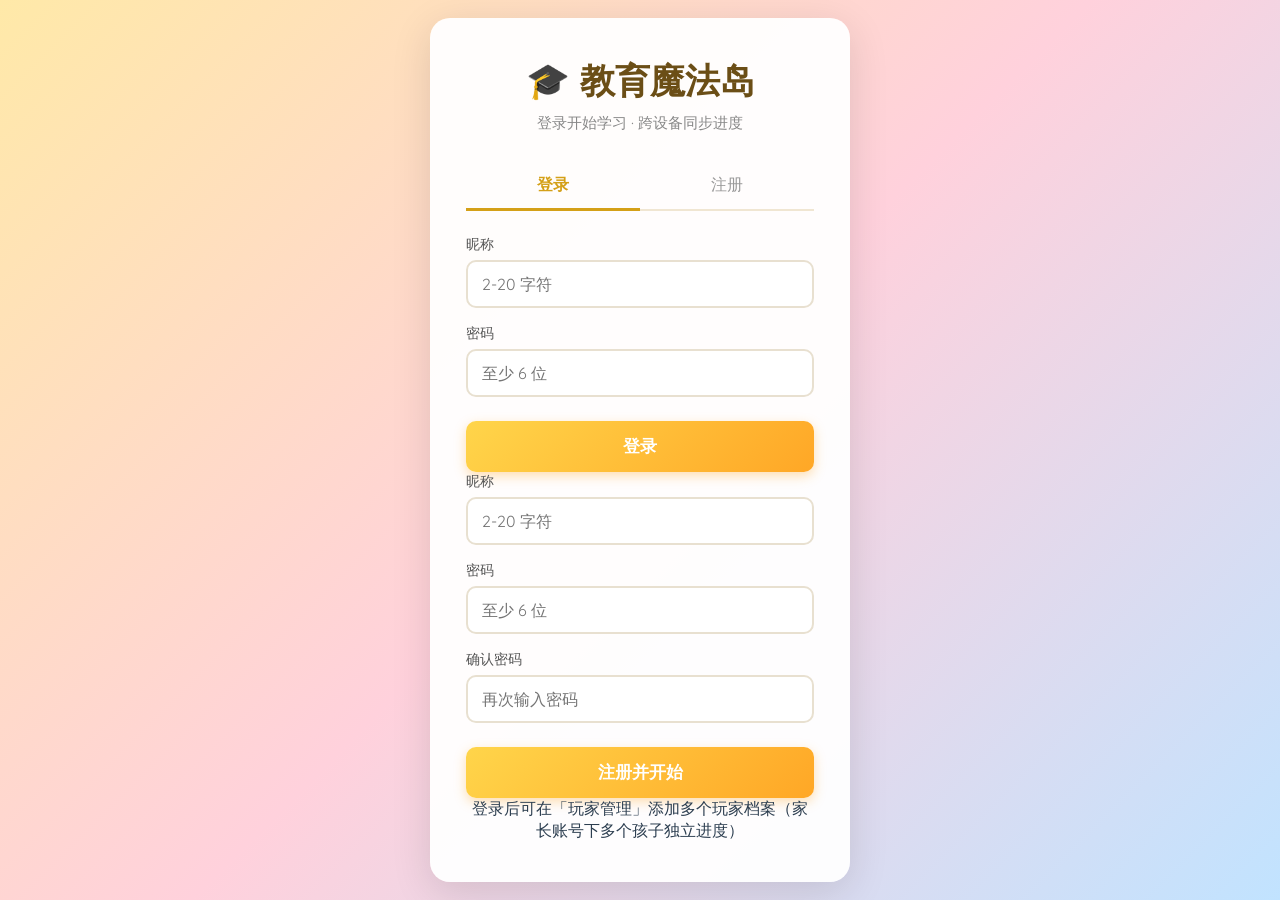
==== game/index.html @ 00aa1fec "feat: OCR 图片导入（EasyOCR 本地引擎） 新增 .png/.jpg/.jpeg/.webp/.bmp 上传 → 后端 EasyOCR → 5 步 pipeline → 词库入库（与 t" ====
<!DOCTYPE html>
<html lang="zh-CN">
<head>
    <meta charset="UTF-8">
    <meta name="viewport" content="width=device-width, initial-scale=1.0">
    <title>英语单词闯关游戏 - 教育魔法岛</title>
    <link rel="icon" href="data:image/svg+xml,%3Csvg xmlns='http://www.w3.org/2000/svg' viewBox='0 0 100 100'%3E%3Ctext y='.9em' font-size='90'%3E📚%3C/text%3E%3C/svg%3E">
    <link rel="preconnect" href="https://fonts.googleapis.com">
    <link rel="preconnect" href="https://fonts.gstatic.com" crossorigin>
    <link href="https://fonts.googleapis.com/css2?family=Comic+Neue:wght@400;700&family=Quicksand:wght@400;600;700&display=swap" rel="stylesheet">
    <link rel="stylesheet" href="css/style.css?v=31">
    <link rel="stylesheet" href="css/animations.css?v=31">
</head>
<body>
    <!-- 全局背景装饰（在所有界面显示） -->
    <div id="global-bg">
        <div class="cloud cloud-1"></div>
        <div class="cloud cloud-2"></div>
        <div class="cloud cloud-3"></div>
        <div class="cloud cloud-4"></div>
        <div id="global-bg-bubbles"></div>
        <div id="global-bg-stars"></div>
        <!-- 彩色气球 -->
        <div id="balloons-container"></div>
        <div id="flyers-container"></div>
        <!-- 地面 + 草地 -->
        <div class="ground"></div>
        <div id="grass-container"></div>
    </div>

    <div id="game-container">
        <!-- 开始界面 -->
        <div id="start-screen" class="screen active">
            <div class="title-container">
                <h1 class="game-title">🌟 教育魔法岛 🌟</h1>
                <h2 class="game-subtitle">英语单词闯关挑战</h2>
            </div>
            <div class="start-buttons">
                <div class="current-player-display" id="current-player-display">
                    <span class="current-player-label">当前玩家：</span>
                    <span id="current-player-name">未设置</span>
                    <button id="btn-edit-name" class="btn-edit-name" type="button">✏️ 修改</button>
                    <button id="btn-logout" class="btn-edit-name" type="button" title="退出登录">🚪 退出</button>
                </div>
                <div class="word-count-setting">
                    <label for="words-per-level">每关需要匹配：</label>
                    <div class="setting-stepper" id="stepper-words-per-level" data-target="words-per-level">
                        <button type="button" class="stepper-arrow stepper-prev" data-step="-1" tabindex="-1" aria-label="上一个选项">◀</button>
                        <span class="stepper-value" id="display-words-per-level" aria-live="polite">25 个单词</span>
                        <button type="button" class="stepper-arrow stepper-next" data-step="1" tabindex="-1" aria-label="下一个选项">▶</button>
                    </div>
                    <select id="words-per-level" class="visually-hidden" tabindex="-1" aria-hidden="true">
                        <option value="10">10 个单词</option>
                        <option value="15">15 个单词</option>
                        <option value="20">20 个单词</option>
                        <option value="25" selected>25 个单词</option>
                        <option value="30">30 个单词</option>
                        <option value="40">40 个单词</option>
                        <option value="50">50 个单词</option>
                    </select>
                </div>
                <div class="word-count-setting">
                    <label for="lives-count">生命次数：</label>
                    <div class="setting-stepper" id="stepper-lives-count" data-target="lives-count">
                        <button type="button" class="stepper-arrow stepper-prev" data-step="-1" tabindex="-1" aria-label="上一个选项">◀</button>
                        <span class="stepper-value" id="display-lives-count" aria-live="polite">100 次</span>
                        <button type="button" class="stepper-arrow stepper-next" data-step="1" tabindex="-1" aria-label="下一个选项">▶</button>
                    </div>
                    <select id="lives-count" class="visually-hidden" tabindex="-1" aria-hidden="true">
                        <option value="1">1 次</option>
                        <option value="3">3 次</option>
                        <option value="5">5 次</option>
                        <option value="10">10 次</option>
                        <option value="20">20 次</option>
                        <option value="50">50 次</option>
                        <option value="100" selected>100 次</option>
                        <option value="999">无限</option>
                    </select>
                </div>
                <div class="word-count-setting">
                    <label for="speed-setting">下落速度：</label>
                    <div class="setting-stepper" id="stepper-speed-setting" data-target="speed-setting">
                        <button type="button" class="stepper-arrow stepper-prev" data-step="-1" tabindex="-1" aria-label="上一个选项">◀</button>
                        <span class="stepper-value" id="display-speed-setting" aria-live="polite">正常</span>
                        <button type="button" class="stepper-arrow stepper-next" data-step="1" tabindex="-1" aria-label="下一个选项">▶</button>
                    </div>
                    <select id="speed-setting" class="visually-hidden" tabindex="-1" aria-hidden="true">
                        <option value="0.25">极慢</option>
                        <option value="0.5">很慢</option>
                        <option value="0.75">慢速</option>
                        <option value="1" selected>正常</option>
                        <option value="1.5">中快</option>
                        <option value="2">快速</option>
                        <option value="3">很快</option>
                        <option value="4">极快</option>
                    </select>
                </div>
                <div class="current-library-display" id="current-library-display">
                    <span class="current-library-label">当前词库：</span>
                    <span id="current-library-name">加载中...</span>
                    <button id="btn-edit-library-name" class="btn-edit-name" type="button">✏️</button>
                </div>
                <button id="btn-start" class="btn-primary">开始游戏</button>
                <button id="btn-levels" class="btn-secondary" onclick="console.log('Levels clicked!'); game.showLevelSelect();">选择关卡</button>
                <button id="btn-vocab" class="btn-secondary">📚 词库管理</button>
                <button id="btn-import" class="btn-secondary">📤 导入词库</button>
                <button id="btn-users" class="btn-secondary">👤 用户管理</button>
                <button id="btn-ranking" class="btn-secondary">🏆 排行榜</button>
                <button id="btn-about" class="btn-secondary" onclick="console.log('About clicked!'); game.showScreen('about-screen');">游戏说明</button>

                <!-- 语音设置（折叠面板） -->
                <details class="voice-settings-panel">
                    <summary>🎙️ 语音设置</summary>
                    <div class="voice-settings-body">
                        <label>
                            <span>英文音色</span>
                            <select id="voice-en">
                                <option value="English_LovelyGirl">English_LovelyGirl（可爱女童）</option>
                                <option value="English_radiant_girl">English_radiant_girl（活泼女童）</option>
                                <option value="English_AnimeCharacter">English_AnimeCharacter（动漫角色）</option>
                                <option value="English_PassionateWarrior">English_PassionateWarrior（热血少年）</option>
                            </select>
                        </label>
                        <label>
                            <span>中文音色</span>
                            <select id="voice-zh">
                                <option value="Chinese (Mandarin)_Cute_Spirit">Cute_Spirit（可爱灵气）</option>
                                <option value="Chinese (Mandarin)_Warm_Bestie">Warm_Bestie（温暖闺蜜）</option>
                                <option value="Chinese (Mandarin)_HK_Flight_Attendant">HK_Flight_Attendant（港式空姐）</option>
                                <option value="Chinese (Mandarin)_Sweet_Lady">Sweet_Lady（甜美女声）</option>
                            </select>
                        </label>
                        <label>
                            <span>语速 <em id="val-speed">0.85</em></span>
                            <input type="range" id="voice-speed" min="0.5" max="1.5" step="0.05" value="0.85">
                        </label>
                        <label>
                            <span>音调 <em id="val-pitch">+2</em></span>
                            <input type="range" id="voice-pitch" min="-5" max="5" step="1" value="2">
                        </label>
                        <label>
                            <span>音量 <em id="val-vol">100%</em></span>
                            <input type="range" id="voice-vol" min="0" max="1" step="0.1" value="1.0">
                        </label>
                        <button type="button" id="btn-voice-preview">🔊 试听当前配置</button>
                        <p class="voice-hint">⚠️ 改动音色/语速/音调后需重新生成音频才生效：<br><code>python3 generate_voices.py --force</code></p>
                    </div>
                </details>
            </div>
        </div>

        <!-- 关卡选择界面 -->
        <div id="level-select-screen" class="screen">
            <div class="level-header">
                <h2>选择关卡</h2>
                <button id="btn-back-from-levels" class="btn-back">← 返回</button>
            </div>
            <div class="level-grid" id="level-grid">
                <!-- 动态生成50个关卡按钮 + 错词复习关卡 -->
            </div>
            <div class="level-special-row" id="level-special-row">
                <!-- 错词复习关卡按钮 -->
            </div>
        </div>

        <!-- 游戏说明界面 -->
        <div id="about-screen" class="screen">
            <div class="about-header">
                <h2>游戏说明</h2>
                <button id="btn-back-from-about" class="btn-back">← 返回</button>
            </div>
            <div class="about-content">
                <div class="about-section">
                    <h3>🎮 游戏玩法</h3>
                    <p>单词气泡从屏幕上方飘落，你需要将它们与下方的中文释义进行匹配。</p>
                    <ul>
                        <li>移动鼠标或手指点击单词气泡</li>
                        <li>匹配正确即可消除单词并得分</li>
                        <li>匹配错误会扣分或扣血</li>
                        <li>单词落地也会扣分/扣血</li>
                    </ul>
                </div>
                <div class="about-section">
                    <h3>📊 难度分级</h3>
                    <ul>
                        <li>🌱 简单级（L1-L10）：3-5字母的常用单词</li>
                        <li>🌿 中等级（L11-L30）：5-8字母的单词</li>
                        <li>🌳 较难级（L31-L50）：8+字母的复杂单词</li>
                    </ul>
                </div>
                <div class="about-section">
                    <h3>💡 提示</h3>
                    <p>随着关卡提升，单词下落速度会加快，同时出现的单词数量也会增加！</p>
                </div>
            </div>
        </div>

        <!-- 游戏主界面 -->
        <div id="game-screen" class="screen">
            <div class="game-header">
                <div class="stats-left">
                    <span id="score">得分: 0</span>
                    <span id="combo">连击: x0</span>
                </div>
                <div class="level-info">
                    <span id="current-level">关卡 1</span>
                    <span id="progress">0/20</span>
                </div>
                <div class="stats-right">
                    <span class="gamepad-indicator" id="gamepad-indicator">🎮 <span id="gamepad-name">已连接</span></span>
                    <span id="lives">剩余次数: 4</span>
                </div>
            </div>

            <div id="game-area">
                <!-- 背景动画层（云朵、彩色光斑、星光） -->
                <div id="bg-layer">
                    <div class="cloud cloud-1"></div>
                    <div class="cloud cloud-2"></div>
                    <div class="cloud cloud-3"></div>
                    <div class="cloud cloud-4"></div>
                    <div class="bg-bubbles" id="bg-bubbles"></div>
                    <div class="bg-stars" id="bg-stars"></div>
                </div>
                <!-- 顶部单词下落区域 -->
                <div id="word-area"></div>

                <!-- 底部匹配区域 -->
                <div id="meaning-area">
                    <div id="current-meaning" class="meaning-bubble">
                        <span id="meaning-text">点击开始</span>
                    </div>
                </div>

                <!-- 动画播放区域 -->
                <div id="animation-layer"></div>
            </div>

            <div class="game-footer">
                <button id="btn-pause" class="btn-icon">⏸️</button>
                <button id="btn-quit" class="btn-icon">🚪</button>
                <button id="btn-sound" class="btn-icon">🔊</button>
            </div>
        </div>

        <!-- 暂停界面 -->
        <div id="pause-screen" class="screen overlay">
            <div class="pause-content">
                <h2>⏸️ 游戏暂停</h2>
                <button id="btn-resume" class="btn-primary">继续游戏</button>
                <button id="btn-restart" class="btn-secondary">重新开始</button>
                <button id="btn-quit-to-menu" class="btn-secondary">返回主菜单</button>
            </div>
        </div>

        <!-- 过关界面 -->
        <div id="win-screen" class="screen overlay">
            <div class="win-content">
                <h2>🎉 恭喜过关！</h2>
                <div class="win-stats">
                    <p>最终得分: <span id="final-score">0</span></p>
                    <p>最高连击: <span id="max-combo">0</span></p>
                </div>
                <button id="btn-next-level" class="btn-primary">下一关</button>
                <button id="btn-back-to-menu" class="btn-secondary">返回主菜单</button>
            </div>
        </div>

        <!-- 游戏结束界面 -->
        <div id="gameover-screen" class="screen overlay">
            <div class="gameover-content">
                <h2>💔 游戏结束</h2>
                <div class="gameover-stats">
                    <p>最终得分: <span id="gameover-score">0</span></p>
                    <p>关卡进度: <span id="gameover-level">1</span></p>
                </div>
                <button id="btn-retry" class="btn-primary">再试一次</button>
                <button id="btn-back-to-menu-from-over" class="btn-secondary">返回主菜单</button>
            </div>
        </div>

        <!-- 排行榜界面 -->
        <div id="ranking-screen" class="screen">
            <div class="ranking-header">
                <h2>🏆 排行榜</h2>
                <button id="btn-back-from-ranking" class="btn-back">← 返回</button>
            </div>
            <div class="ranking-content">
                <div class="ranking-list" id="ranking-list">
                    <!-- 动态生成排行榜条目 -->
                </div>
                <button id="btn-clear-ranking" class="btn-secondary btn-clear-ranking">清空排行榜</button>
            </div>
        </div>

        <!-- ★ 词库管理界面 -->
        <div id="vocab-screen" class="screen">
            <div class="vocab-header">
                <h2>📚 词库管理</h2>
                <button id="btn-back-from-vocab" class="btn-back">← 返回</button>
            </div>
            <div class="vocab-content">
                <div class="vocab-toolbar">
                    <button id="btn-create-library" class="btn-primary">+ 新建词库</button>
                    <p class="vocab-hint">💡 自定义词库每 50 词为一关；可基于已有单词或从文件导入</p>
                </div>
                <div class="library-list" id="library-list">
                    <!-- 动态生成词库卡片 -->
                </div>
            </div>
        </div>

        <!-- ★ 用户管理界面 -->
        <div id="users-screen" class="screen">
            <div class="users-header">
                <h2>👤 用户管理</h2>
                <button id="btn-back-from-users" class="btn-back">← 返回</button>
            </div>
            <div class="users-content">
                <div class="users-toolbar">
                    <button id="btn-create-user" class="btn-primary">+ 新建玩家</button>
                    <p class="users-hint">💡 每个玩家的进度和错词独立；切换玩家不会丢失数据</p>
                </div>
                <div class="user-list" id="user-list">
                    <!-- 动态生成玩家档案卡片 -->
                </div>
            </div>
        </div>

        <!-- ★ 注册/登录界面（task #36） -->
        <div id="auth-screen" class="screen">
            <div class="auth-container">
                <h1 class="auth-title">🎓 教育魔法岛</h1>
                <p class="auth-tagline">登录开始学习 · 跨设备同步进度</p>

                <div class="auth-tabs">
                    <button id="auth-tab-login" class="auth-tab active">登录</button>
                    <button id="auth-tab-register" class="auth-tab">注册</button>
                </div>

                <form id="auth-form-login" class="auth-form">
                    <label class="auth-field">
                        <span>昵称</span>
                        <input id="auth-login-username" type="text" required minlength="2" maxlength="20"
                               placeholder="2-20 字符" autocomplete="username">
                    </label>
                    <label class="auth-field">
                        <span>密码</span>
                        <input id="auth-login-password" type="password" required minlength="6"
                               placeholder="至少 6 位" autocomplete="current-password">
                    </label>
                    <button type="submit" class="btn-primary auth-submit">登录</button>
                </form>

                <form id="auth-form-register" class="auth-form" hidden>
                    <label class="auth-field">
                        <span>昵称</span>
                        <input id="auth-register-username" type="text" required minlength="2" maxlength="20"
                               placeholder="2-20 字符" autocomplete="username">
                    </label>
                    <label class="auth-field">
                        <span>密码</span>
                        <input id="auth-register-password" type="password" required minlength="6"
                               placeholder="至少 6 位" autocomplete="new-password">
                    </label>
                    <label class="auth-field">
                        <span>确认密码</span>
                        <input id="auth-register-password-confirm" type="password" required minlength="6"
                               placeholder="再次输入密码" autocomplete="new-password">
                    </label>
                    <button type="submit" class="btn-primary auth-submit">注册并开始</button>
                </form>

                <div id="auth-error" class="auth-error" hidden></div>
                <div id="auth-loading" class="auth-loading" hidden>⏳ 正在处理…</div>

                <p class="auth-footer">登录后可在「玩家管理」添加多个玩家档案（家长账号下多个孩子独立进度）</p>
            </div>
        </div>

        <!-- ★ 文件导入界面 -->
        <div id="import-screen" class="screen">
            <div class="import-header">
                <h2>📤 导入词库</h2>
                <button id="btn-back-from-import" class="btn-back">← 返回</button>
            </div>
            <div class="import-content">
                <div class="import-target-info">
                    <strong>目标词库：</strong><span id="import-target-library">（请先选择）</span>
                </div>
                <div id="import-drop-zone" class="import-drop-zone">
                    <input type="file" id="import-file-input" accept=".mp3,.wav,.m4a,.pdf,.txt,.docx,.png,.jpg,.jpeg,.webp,.bmp" hidden>
                    <div class="import-drop-hint">
                        📁 点击选择文件 或 拖拽到此处<br>
                        <small>支持 MP3 / WAV / M4A / PDF / TXT / DOCX / 🖼️ 图片（OCR 自动识别）— 最大 200MB</small>
                    </div>
                </div>
                <div id="import-file-info" class="import-file-info">
                    <!-- 文件信息显示 -->
                </div>
                <div id="import-status" class="import-status">
                    <!-- 状态 / 提示信息 -->
                </div>
                <div class="import-actions">
                    <button id="btn-import-submit" class="btn-primary" disabled>🚀 开始导入</button>
                    <p class="import-wait-hint">⏳ 完整功能需后端 API 支持（研发中）</p>
                </div>
            </div>
        </div>

        <!-- 姓名输入弹窗（modal） -->
        <div id="name-input-modal" class="modal">
            <div class="modal-content">
                <h3 id="name-modal-title">请输入你的名字</h3>
                <p class="modal-hint" id="name-input-label">名字将显示在排行榜中</p>
                <input type="text" id="player-name-input" maxlength="20" placeholder="你的名字（最多20字）" autocomplete="off">
                <div class="modal-buttons">
                    <button id="btn-confirm-name" class="btn-primary">确定</button>
                    <button id="btn-cancel-name" class="btn-secondary">取消</button>
                </div>
            </div>
        </div>
    </div>

    <script src="lib/lottie.min.js?v=31"></script>
    <script src="js/config.js?v=31"></script>
    <script src="js/soundManager.js?v=31"></script>
    <script src="js/animationPlayer.js?v=31"></script>
    <script src="js/backgroundAnimator.js?v=31"></script>
    <script src="js/authManager.js?v=31"></script>
    <script src="js/usersManager.js?v=31"></script>
    <script src="js/librariesManager.js?v=31"></script>
    <script src="js/wordManager.js?v=31"></script>
    <script src="js/collision.js?v=31"></script>
    <script src="js/game.js?v=31"></script>
    <script src="js/gamepadController.js?v=31"></script>
</body>
</html>
---- game/css/style.css ----
/* ===== CSS Variables ===== */
:root {
    --primary-color: #FF6B35;
    --secondary-color: #F7C948;
    --accent-color: #4ECDC4;
    --background-light: #FFF8E7;
    --background-gradient: linear-gradient(135deg, #FFF8E7 0%, #E8F4F8 100%);
    --text-dark: #2C3E50;
    --text-light: #FFFFFF;
    --success-color: #27AE60;
    --error-color: #E74C3C;
    --warning-color: #F39C12;
    --shadow-soft: 0 4px 15px rgba(0, 0, 0, 0.1);
    --shadow-medium: 0 8px 25px rgba(0, 0, 0, 0.15);
    --border-radius: 20px;
    --border-radius-lg: 30px;
    --font-primary: 'Quicksand', 'Comic Sans MS', sans-serif;
    --transition-smooth: all 0.3s cubic-bezier(0.4, 0, 0.2, 1);
}

/* ===== Reset & Base ===== */
* {
    margin: 0;
    padding: 0;
    box-sizing: border-box;
}

body {
    font-family: var(--font-primary);
    background: var(--background-gradient);
    min-height: 100vh;
    overflow: hidden;
    color: var(--text-dark);
}

button {
    font-family: inherit;
    cursor: pointer;
    border: none;
    outline: none;
    transition: var(--transition-smooth);
}

button:hover {
    transform: scale(1.05);
}

button:active {
    transform: scale(0.98);
}

/* ===== Game Container ===== */
#game-container {
    width: 100vw;
    height: 100vh;
    position: relative;
    overflow: hidden;
}

/* ===== Screens ===== */
.screen {
    position: absolute;
    top: 0;
    left: 0;
    width: 100%;
    height: 100%;
    display: none;
    flex-direction: column;
    align-items: center;
    justify-content: center;
    padding: 20px;
}

.screen.active {
    display: flex;
    justify-content: flex-start;
    align-items: flex-start;
    overflow-y: auto;
}

.overlay {
    background: rgba(0, 0, 0, 0.7);
    backdrop-filter: blur(10px);
    z-index: 100;
}

/* ===== Start Screen ===== */
#start-screen {
    background: transparent;
    z-index: 2;
}

.title-container {
    text-align: center;
    margin-bottom: 50px;
}

.game-title {
    font-size: 4rem;
    font-weight: 700;
    color: var(--primary-color);
    text-shadow: 3px 3px 0 var(--secondary-color);
    animation: titleBounce 2s ease-in-out infinite;
    margin-bottom: 10px;
}

.game-subtitle {
    font-size: 1.8rem;
    font-weight: 600;
    color: var(--accent-color);
}

@keyframes titleBounce {
    0%, 100% { transform: translateY(0); }
    50% { transform: translateY(-15px); }
}

.start-buttons {
    display: flex;
    flex-direction: column;
    gap: 20px;
}

.word-count-setting {
    display: flex;
    flex-direction: column;
    align-items: center;
    gap: 8px;
    margin-bottom: 10px;
}

.word-count-setting label {
    font-size: 1.1rem;
    font-weight: 600;
    color: var(--text-dark);
}

.word-count-setting select {
    font-family: var(--font-primary);
    font-size: 1.2rem;
    font-weight: 600;
    padding: 10px 30px;
    border: 3px solid var(--secondary-color);
    border-radius: var(--border-radius);
    background: white;
    color: var(--text-dark);
    cursor: pointer;
    outline: none;
    text-align: center;
}

.word-count-setting select:hover {
    border-color: var(--primary-color);
}

.word-count-setting select:focus {
    border-color: var(--accent-color);
    box-shadow: 0 0 0 3px rgba(78, 205, 196, 0.3);
}

/* ===== Setting Stepper (手柄可聚焦设置控件) ===== */
.visually-hidden {
    position: absolute;
    width: 1px;
    height: 1px;
    padding: 0;
    margin: -1px;
    overflow: hidden;
    clip: rect(0, 0, 0, 0);
    white-space: nowrap;
    border: 0;
}

.setting-stepper {
    display: inline-flex;
    align-items: center;
    gap: 12px;
    padding: 8px 20px;
    background: white;
    border: 3px solid var(--secondary-color);
    border-radius: var(--border-radius);
    cursor: pointer;
    user-select: none;
    transition: var(--transition-smooth);
    outline: none;
}

.setting-stepper:hover {
    border-color: var(--primary-color);
}

.stepper-arrow {
    background: none;
    border: none;
    font-size: 1.2rem;
    color: var(--accent-color);
    cursor: pointer;
    padding: 4px 8px;
    line-height: 1;
    outline: none;
    transition: var(--transition-smooth);
}

.stepper-arrow:hover { transform: scale(1.2); }
.stepper-arrow:active { transform: scale(0.9); }

.stepper-value {
    font-size: 1.2rem;
    font-weight: 600;
    color: var(--text-dark);
    min-width: 140px;
    text-align: center;
}

.setting-stepper.focused {
    transform: scale(1.08);
    border-color: var(--accent-color);
    box-shadow: 0 0 0 4px var(--accent-color),
                0 0 20px var(--accent-color),
                var(--shadow-medium);
}

/* ===== 当前玩家显示 ===== */
.current-player-display {
    display: flex;
    align-items: center;
    justify-content: center;
    gap: 10px;
    padding: 10px 20px;
    background: rgba(255, 255, 255, 0.7);
    border-radius: var(--border-radius);
    font-size: 1.1rem;
    font-weight: 600;
    color: var(--text-dark);
    margin-bottom: 5px;
}

.current-player-label {
    color: var(--primary-color);
}

#current-player-name {
    color: var(--accent-color);
    font-size: 1.3rem;
}

.btn-edit-name {
    background: transparent;
    border: none;
    font-size: 1rem;
    cursor: pointer;
    padding: 4px 8px;
    border-radius: 8px;
    color: var(--text-dark);
    outline: none;
    transition: var(--transition-smooth);
}

.btn-edit-name:hover {
    background: var(--secondary-color);
    transform: scale(1.1);
}

/* ===== 语音设置面板（开始界面折叠） ===== */
.voice-settings-panel {
    background: rgba(255, 255, 255, 0.85);
    border-radius: var(--border-radius);
    padding: 10px 20px;
    margin-top: 10px;
    width: 100%;
    max-width: 460px;
    box-shadow: var(--shadow-soft);
}

.voice-settings-panel summary {
    font-size: 1.1rem;
    font-weight: 700;
    color: var(--primary-color);
    cursor: pointer;
    padding: 6px 0;
    user-select: none;
    list-style: none;
    display: flex;
    align-items: center;
    gap: 6px;
}

.voice-settings-panel summary::-webkit-details-marker {
    display: none;
}

.voice-settings-panel summary::before {
    content: '▶';
    font-size: 0.8rem;
    color: var(--accent-color);
    transition: transform 0.2s;
}

.voice-settings-panel[open] summary::before {
    transform: rotate(90deg);
}

.voice-settings-panel summary:hover {
    color: var(--accent-color);
}

.voice-settings-body {
    display: flex;
    flex-direction: column;
    gap: 10px;
    padding-top: 10px;
}

.voice-settings-body label {
    display: flex;
    flex-direction: column;
    gap: 4px;
    font-size: 0.95rem;
    color: var(--text-dark);
    font-weight: 600;
}

.voice-settings-body label span {
    display: flex;
    justify-content: space-between;
    align-items: center;
}

.voice-settings-body label em {
    color: var(--accent-color);
    font-style: normal;
    font-weight: 700;
    font-size: 1rem;
}

.voice-settings-body select,
.voice-settings-body input[type="range"] {
    font-family: inherit;
    font-size: 1rem;
    padding: 6px 10px;
    border: 2px solid var(--secondary-color);
    border-radius: 12px;
    background: white;
    color: var(--text-dark);
    outline: none;
    cursor: pointer;
    width: 100%;
}

.voice-settings-body select:hover,
.voice-settings-body input[type="range"]:hover {
    border-color: var(--primary-color);
}

.voice-settings-body input[type="range"] {
    padding: 0;
    height: 28px;
    -webkit-appearance: none;
    background: transparent;
    border: none;
}

.voice-settings-body input[type="range"]::-webkit-slider-runnable-track {
    height: 6px;
    background: var(--secondary-color);
    border-radius: 3px;
}

.voice-settings-body input[type="range"]::-webkit-slider-thumb {
    -webkit-appearance: none;
    width: 20px;
    height: 20px;
    border-radius: 50%;
    background: var(--primary-color);
    margin-top: -7px;
    cursor: pointer;
    box-shadow: 0 2px 4px rgba(0, 0, 0, 0.2);
}

.voice-settings-body input[type="range"]::-moz-range-track {
    height: 6px;
    background: var(--secondary-color);
    border-radius: 3px;
    border: none;
}

.voice-settings-body input[type="range"]::-moz-range-thumb {
    width: 20px;
    height: 20px;
    border-radius: 50%;
    background: var(--primary-color);
    cursor: pointer;
    border: none;
    box-shadow: 0 2px 4px rgba(0, 0, 0, 0.2);
}

#btn-voice-preview {
    background: linear-gradient(135deg, var(--accent-color), #6EE7DF);
    color: white;
    padding: 10px 20px;
    border-radius: var(--border-radius);
    font-weight: 700;
    font-size: 1rem;
    border: none;
    cursor: pointer;
    margin-top: 4px;
    box-shadow: var(--shadow-soft);
}

#btn-voice-preview:hover {
    transform: scale(1.04);
    box-shadow: var(--shadow-medium);
}

.voice-hint {
    font-size: 0.78rem;
    color: #888;
    line-height: 1.4;
    margin: 0;
}

.voice-hint code {
    background: rgba(255, 107, 53, 0.12);
    color: var(--primary-color);
    padding: 1px 6px;
    border-radius: 4px;
    font-size: 0.85rem;
    font-family: 'Courier New', monospace;
}

/* ===== 排行榜 ===== */
.ranking-header {
    width: 100%;
    display: flex;
    justify-content: space-between;
    align-items: center;
    margin-bottom: 30px;
    max-width: 700px;
}

.ranking-header h2 {
    font-size: 2rem;
    color: var(--primary-color);
}

.ranking-content {
    display: flex;
    flex-direction: column;
    align-items: center;
    gap: 20px;
    max-width: 700px;
    width: 100%;
}

.ranking-list {
    width: 100%;
    background: rgba(255, 255, 255, 0.95);
    border-radius: var(--border-radius);
    padding: 15px;
    box-shadow: var(--shadow-medium);
    min-height: 200px;
}

.ranking-entry {
    display: grid;
    grid-template-columns: 50px 1fr 100px 100px;
    align-items: center;
    gap: 10px;
    padding: 12px 15px;
    border-bottom: 1px dashed #ddd;
    font-size: 1.05rem;
}

.ranking-entry:last-child {
    border-bottom: none;
}

.ranking-entry .rank {
    font-size: 1.4rem;
    font-weight: 700;
    text-align: center;
}

.ranking-entry .rank-1 { color: #FFD700; }
.ranking-entry .rank-2 { color: #C0C0C0; }
.ranking-entry .rank-3 { color: #CD7F32; }
.ranking-entry .rank-other { color: var(--text-dark); }

.ranking-entry .player-name {
    font-weight: 600;
    color: var(--text-dark);
    overflow: hidden;
    text-overflow: ellipsis;
    white-space: nowrap;
}

.ranking-entry .player-score {
    font-weight: 700;
    color: var(--primary-color);
    text-align: right;
}

.ranking-entry .player-date {
    font-size: 0.85rem;
    color: #888;
    text-align: right;
}

.ranking-entry.empty {
    grid-template-columns: 1fr;
    text-align: center;
    color: #888;
    padding: 30px;
    font-style: italic;
}

.btn-clear-ranking {
    font-size: 0.95rem;
    padding: 10px 25px;
    background: rgba(231, 76, 60, 0.15);
    color: var(--error-color);
}

.btn-clear-ranking:hover {
    background: var(--error-color);
    color: white;
}

/* ===== 姓名输入弹窗 ===== */
.modal {
    position: fixed;
    top: 0;
    left: 0;
    width: 100vw;
    height: 100vh;
    background: rgba(0, 0, 0, 0.6);
    backdrop-filter: blur(8px);
    display: none;
    align-items: center;
    justify-content: center;
    z-index: 200;
}

.modal.active {
    display: flex;
    animation: modalFadeIn 0.2s ease-out;
}

@keyframes modalFadeIn {
    from { opacity: 0; }
    to { opacity: 1; }
}

.modal-content {
    background: white;
    padding: 40px 35px;
    border-radius: var(--border-radius-lg);
    box-shadow: 0 20px 60px rgba(0, 0, 0, 0.4);
    text-align: center;
    min-width: 320px;
    max-width: 420px;
    animation: modalPop 0.25s ease-out;
}

@keyframes modalPop {
    from { transform: scale(0.85); opacity: 0; }
    to { transform: scale(1); opacity: 1; }
}

.modal-content h3 {
    font-size: 1.6rem;
    color: var(--text-dark);
    margin-bottom: 8px;
}

.modal-hint {
    font-size: 0.95rem;
    color: #888;
    margin-bottom: 20px;
}

#player-name-input {
    width: 100%;
    padding: 12px 18px;
    font-size: 1.2rem;
    font-family: inherit;
    border: 3px solid var(--secondary-color);
    border-radius: var(--border-radius);
    outline: none;
    text-align: center;
    margin-bottom: 20px;
    transition: var(--transition-smooth);
}

#player-name-input:focus {
    border-color: var(--accent-color);
    box-shadow: 0 0 0 3px rgba(78, 205, 196, 0.3);
}

#player-name-input.input-error {
    border-color: var(--error-color);
    animation: inputShake 0.4s ease-out;
}

@keyframes inputShake {
    0%, 100% { transform: translateX(0); }
    25% { transform: translateX(-8px); }
    50% { transform: translateX(8px); }
    75% { transform: translateX(-4px); }
}

.modal-buttons {
    display: flex;
    gap: 12px;
    justify-content: center;
}

.modal-buttons button {
    padding: 12px 30px;
    font-size: 1.1rem;
    min-width: 110px;
}

/* ===== Buttons ===== */
.btn-primary, .btn-secondary, .btn-icon {
    padding: 18px 50px;
    font-size: 1.3rem;
    font-weight: 600;
    border-radius: var(--border-radius);
    box-shadow: var(--shadow-soft);
}

.btn-primary {
    background: linear-gradient(135deg, var(--primary-color), #FF8F6B);
    color: var(--text-light);
}

.btn-primary:hover {
    background: linear-gradient(135deg, #FF8F6B, var(--primary-color));
    box-shadow: var(--shadow-medium);
}

.btn-secondary {
    background: linear-gradient(135deg, var(--accent-color), #6EE7DF);
    color: var(--text-light);
}

.btn-secondary:hover {
    background: linear-gradient(135deg, #6EE7DF, var(--accent-color));
}

.btn-icon {
    padding: 15px;
    font-size: 1.5rem;
    background: rgba(255, 255, 255, 0.9);
    border-radius: 50%;
    box-shadow: var(--shadow-soft);
}

.btn-back {
    background: transparent;
    color: var(--text-dark);
    font-size: 1.2rem;
    padding: 10px 20px;
    box-shadow: none;
}

/* 手柄聚焦：当前选中的按钮 */
.btn-primary.focused,
.btn-secondary.focused,
.btn-icon.focused,
.btn-back.focused,
.level-btn.focused:not(.locked),
.level-special-btn.focused {
    transform: scale(1.08);
    box-shadow: 0 0 0 4px var(--accent-color),
                0 0 20px var(--accent-color),
                var(--shadow-medium);
    outline: none;
}

.level-btn.focused:not(.locked) {
    transform: scale(1.15) rotate(5deg);
}

/* 手柄连接指示器 */
.gamepad-indicator {
    display: none;
    align-items: center;
    gap: 6px;
    padding: 4px 12px;
    background: rgba(78, 205, 196, 0.2);
    border-radius: 12px;
    font-size: 0.85rem;
    font-weight: 600;
    color: var(--accent-color);
    margin-right: 10px;
    white-space: nowrap;
}

.gamepad-indicator.connected {
    display: inline-flex;
    animation: indicatorBlink 0.5s ease-out;
}

@keyframes indicatorBlink {
    0%   { transform: scale(0.7); opacity: 0; }
    50%  { transform: scale(1.1); opacity: 1; }
    100% { transform: scale(1);   opacity: 1; }
}

/* ===== Level Select Screen ===== */
#level-select-screen {
    background: transparent;
    z-index: 2;
}

.level-header, .about-header {
    width: 100%;
    display: flex;
    justify-content: space-between;
    align-items: center;
    margin-bottom: 30px;
}

.level-header h2, .about-header h2 {
    font-size: 2rem;
    color: var(--text-dark);
}

.level-grid {
    display: grid;
    grid-template-columns: repeat(10, 1fr);
    gap: 15px;
    max-width: 900px;
    width: 100%;
    padding: 20px;
}

.level-special-row {
    display: flex;
    justify-content: center;
    margin-top: 30px;
    width: 100%;
    max-width: 900px;
}

.level-special-btn {
    padding: 25px 40px;
    font-size: 1.4rem;
    font-weight: 700;
    color: white;
    background: linear-gradient(135deg, #9B59B6, #BB8FCE);
    border-radius: var(--border-radius);
    box-shadow: var(--shadow-medium);
    cursor: pointer;
    text-align: center;
    line-height: 1.4;
    transition: var(--transition-smooth);
    border: none;
    font-family: inherit;
}

.level-special-btn:hover:not(:disabled) {
    transform: scale(1.05) rotate(-1deg);
    box-shadow: 0 12px 30px rgba(155, 89, 182, 0.4);
}

.level-special-btn.has-missed {
    animation: missedGlow 2s ease-in-out infinite;
}

.level-special-btn:disabled {
    background: #BDC3C7;
    cursor: not-allowed;
    opacity: 0.6;
}

.level-special-btn .special-count {
    display: block;
    font-size: 0.9rem;
    font-weight: 600;
    margin-top: 5px;
    opacity: 0.95;
}

@keyframes missedGlow {
    0%, 100% { box-shadow: var(--shadow-medium); }
    50% { box-shadow: 0 0 30px rgba(187, 143, 206, 0.8), var(--shadow-medium); }
}

.level-btn {
    width: 70px;
    height: 70px;
    border-radius: 15px;
    font-size: 1.1rem;
    font-weight: 700;
    color: var(--text-light);
    box-shadow: var(--shadow-soft);
    display: flex;
    align-items: center;
    justify-content: center;
}

.level-btn.easy {
    background: linear-gradient(135deg, #27AE60, #2ECC71);
}

.level-btn.medium {
    background: linear-gradient(135deg, #F39C12, #F1C40F);
}

.level-btn.hard {
    background: linear-gradient(135deg, #E74C3C, #E57373);
}

.level-btn.locked {
    background: #BDC3C7;
    cursor: not-allowed;
}

.level-btn.completed {
    background: linear-gradient(135deg, var(--accent-color), #4ECDC4);
}

.level-btn:hover:not(.locked) {
    transform: scale(1.1) rotate(5deg);
}

/* ===== About Screen ===== */
#about-screen {
    background: transparent;
    z-index: 2;
}

.about-content {
    max-width: 600px;
    width: 100%;
    text-align: left;
    padding: 20px;
}

.about-section {
    background: rgba(255, 255, 255, 0.8);
    padding: 20px;
    border-radius: var(--border-radius);
    margin-bottom: 20px;
    box-shadow: var(--shadow-soft);
}

.about-section h3 {
    color: var(--primary-color);
    margin-bottom: 10px;
    font-size: 1.3rem;
}

.about-section ul {
    list-style: none;
    padding-left: 10px;
}

.about-section li {
    padding: 8px 0;
    border-bottom: 1px dashed #ddd;
}

.about-section li:last-child {
    border-bottom: none;
}

/* ===== Game Screen ===== */
#game-screen {
    background: transparent;
    z-index: 2;
}

/* ===== Background Animation Layer ===== */
/* 全局背景（覆盖所有界面，z-index 最低） */
#global-bg {
    position: fixed;
    top: 0;
    left: 0;
    width: 100vw;
    height: 100vh;
    overflow: hidden;
    z-index: 0;
    pointer-events: none;
    background: linear-gradient(180deg, #87CEEB 0%, #E0F6FF 50%, #98D8AA 100%);
}

#global-bg > .cloud {
    z-index: 1;
}

#global-bg-bubbles, #global-bg-stars {
    position: absolute;
    top: 0;
    left: 0;
    width: 100%;
    height: 100%;
}

#bg-layer {
    position: absolute;
    top: 0;
    left: 0;
    width: 100%;
    height: 100%;
    overflow: hidden;
    z-index: 1;
    pointer-events: none;
}

#bg-bubbles, #bg-stars {
    position: absolute;
    top: 0;
    left: 0;
    width: 100%;
    height: 100%;
}

/* 云朵 */
.cloud {
    position: absolute;
    background: rgba(255, 255, 255, 0.85);
    border-radius: 100px;
    box-shadow: 0 4px 20px rgba(255, 255, 255, 0.5);
    animation-name: cloudDrift;
    animation-timing-function: linear;
    animation-iteration-count: infinite;
    animation-duration: 60s;
    z-index: 1;
}

.cloud::before,
.cloud::after {
    content: '';
    position: absolute;
    background: rgba(255, 255, 255, 0.85);
    border-radius: 50%;
}

.cloud-1 {
    width: 120px;
    height: 40px;
    top: 12%;
    animation-duration: 60s;
    animation-delay: 0s;
}
.cloud-1::before {
    width: 50px; height: 50px; top: -25px; left: 20px;
}
.cloud-1::after {
    width: 60px; height: 60px; top: -35px; left: 50px;
}

.cloud-2 {
    width: 160px;
    height: 45px;
    top: 28%;
    animation-duration: 80s;
    animation-delay: -20s;
    opacity: 0.7;
}
.cloud-2::before {
    width: 55px; height: 55px; top: -30px; left: 30px;
}
.cloud-2::after {
    width: 70px; height: 70px; top: -40px; left: 70px;
}

.cloud-3 {
    width: 90px;
    height: 35px;
    top: 8%;
    animation-duration: 50s;
    animation-delay: -35s;
    opacity: 0.9;
}
.cloud-3::before {
    width: 40px; height: 40px; top: -20px; left: 15px;
}
.cloud-3::after {
    width: 50px; height: 50px; top: -25px; left: 35px;
}

.cloud-4 {
    width: 140px;
    height: 42px;
    top: 20%;
    animation-duration: 70s;
    animation-delay: -10s;
    opacity: 0.6;
}
.cloud-4::before {
    width: 50px; height: 50px; top: -25px; left: 25px;
}
.cloud-4::after {
    width: 65px; height: 65px; top: -32px; left: 60px;
}

@keyframes cloudDrift {
    0% {
        transform: translateX(-200px);
    }
    100% {
        transform: translateX(calc(100vw + 200px));
    }
}

/* 彩色气泡/光斑 */
.bg-bubble {
    position: absolute;
    border-radius: 50%;
    background: radial-gradient(circle, rgba(255,255,255,0.8) 0%, rgba(255,255,255,0.2) 60%, transparent 100%);
    animation: bubbleFloat linear infinite;
    pointer-events: none;
    box-shadow: 0 0 12px rgba(255, 255, 255, 0.4);
    z-index: 1;
}

.bg-bubble.tint-1 { background: radial-gradient(circle, rgba(255,182,193,0.7), transparent 70%); box-shadow: 0 0 15px rgba(255,182,193,0.5); }
.bg-bubble.tint-2 { background: radial-gradient(circle, rgba(173,216,230,0.7), transparent 70%); box-shadow: 0 0 15px rgba(173,216,230,0.5); }
.bg-bubble.tint-3 { background: radial-gradient(circle, rgba(255,255,200,0.7), transparent 70%); box-shadow: 0 0 15px rgba(255,255,200,0.5); }
.bg-bubble.tint-4 { background: radial-gradient(circle, rgba(200,255,200,0.7), transparent 70%); box-shadow: 0 0 15px rgba(200,255,200,0.5); }
.bg-bubble.tint-5 { background: radial-gradient(circle, rgba(220,180,255,0.7), transparent 70%); box-shadow: 0 0 15px rgba(220,180,255,0.5); }

@keyframes bubbleFloat {
    0% {
        transform: translateY(0) translateX(0) scale(0.5);
        opacity: 0;
    }
    10% {
        opacity: 0.8;
    }
    90% {
        opacity: 0.8;
    }
    100% {
        transform: translateY(-110vh) translateX(var(--drift, 30px)) scale(1.2);
        opacity: 0;
    }
}

/* 闪光星星 */
.bg-star {
    position: absolute;
    width: 4px;
    height: 4px;
    background: white;
    border-radius: 50%;
    box-shadow: 0 0 8px white, 0 0 16px rgba(255,255,200,0.6);
    animation: starTwinkleBg ease-in-out infinite;
    pointer-events: none;
    z-index: 1;
}

@keyframes starTwinkleBg {
    0%, 100% { opacity: 0.3; transform: scale(0.8); }
    50% { opacity: 1; transform: scale(1.4); }
}


/* ===== 彩色气球 ===== */
#balloons-container {
    position: absolute;
    top: 0;
    left: 0;
    width: 100%;
    height: 100%;
    z-index: 1;
    pointer-events: none;
    overflow: hidden;
}

.balloon {
    position: absolute;
    bottom: 0;
    width: 40px;
    height: 50px;
    animation: balloonRise linear infinite;
    transform-origin: center bottom;
}

.balloon .balloon-body {
    position: absolute;
    top: 0;
    left: 0;
    width: 40px;
    height: 46px;
    border-radius: 50% 50% 50% 50% / 55% 55% 45% 45%;
    background: var(--balloon-color, #FF6B6B);
    box-shadow:
        inset -6px -8px 12px rgba(0, 0, 0, 0.15),
        inset 6px 4px 8px rgba(255, 255, 255, 0.5);
}

.balloon .balloon-body::after {
    content: '';
    position: absolute;
    bottom: -3px;
    left: 50%;
    transform: translateX(-50%);
    width: 0;
    height: 0;
    border-left: 5px solid transparent;
    border-right: 5px solid transparent;
    border-top: 8px solid var(--balloon-color, #FF6B6B);
}

.balloon .balloon-string {
    position: absolute;
    top: 46px;
    left: 50%;
    width: 1.5px;
    height: 50px;
    background: rgba(80, 80, 80, 0.6);
    transform-origin: top center;
    animation: stringSway ease-in-out infinite;
}

@keyframes balloonRise {
    0% {
        transform: translateY(0) rotate(-3deg);
        opacity: 0;
    }
    8% {
        opacity: 1;
    }
    50% {
        transform: translateY(-55vh) rotate(3deg) translateX(15px);
    }
    92% {
        opacity: 1;
    }
    100% {
        transform: translateY(-115vh) rotate(-3deg) translateX(-10px);
        opacity: 0;
    }
}

@keyframes stringSway {
    0%, 100% { transform: rotate(-2deg); }
    50% { transform: rotate(2deg); }
}

/* ===== 地面 + 草地 ===== */
.ground {
    position: absolute;
    left: 0;
    right: 0;
    bottom: 0;
    height: 90px;
    background: linear-gradient(180deg, #6BB36A 0%, #4A9A4A 60%, #3D7A3D 100%);
    box-shadow: 0 -4px 12px rgba(0, 0, 0, 0.15) inset;
    z-index: 2;
}

.ground::before {
    content: '';
    position: absolute;
    left: 0;
    right: 0;
    top: -6px;
    height: 12px;
    background:
        radial-gradient(ellipse 20px 6px at 10% 50%, #6BB36A 60%, transparent 61%),
        radial-gradient(ellipse 30px 7px at 25% 50%, #5FA85F 60%, transparent 61%),
        radial-gradient(ellipse 24px 6px at 40% 50%, #6BB36A 60%, transparent 61%),
        radial-gradient(ellipse 28px 7px at 55% 50%, #5FA85F 60%, transparent 61%),
        radial-gradient(ellipse 22px 6px at 70% 50%, #6BB36A 60%, transparent 61%),
        radial-gradient(ellipse 30px 7px at 85% 50%, #5FA85F 60%, transparent 61%),
        radial-gradient(ellipse 26px 6px at 95% 50%, #6BB36A 60%, transparent 61%);
}

#grass-container {
    position: absolute;
    left: 0;
    right: 0;
    bottom: 60px;
    height: 50px;
    z-index: 3;
    pointer-events: none;
}

.grass-blade {
    position: absolute;
    bottom: 0;
    width: 6px;
    transform-origin: 50% 100%;
    animation: grassSway ease-in-out infinite;
    background: linear-gradient(180deg, #7BC97B 0%, #4A9A4A 100%);
    border-radius: 50% 50% 5% 5%;
    box-shadow: inset -1px 0 1px rgba(0, 0, 0, 0.1);
}

.grass-blade.tall {
    width: 7px;
    height: 38px;
}

.grass-blade.medium {
    width: 5px;
    height: 28px;
}

.grass-blade.short {
    width: 4px;
    height: 20px;
}

@keyframes grassSway {
    0%, 100% { transform: rotate(-3deg); }
    50% { transform: rotate(3deg); }
}

/* 小花点缀 */
.flower {
    position: absolute;
    bottom: 0;
    width: 8px;
    height: 8px;
    border-radius: 50%;
    z-index: 3;
    box-shadow: 0 0 4px rgba(255, 255, 255, 0.6);
    animation: grassSway ease-in-out infinite;
    transform-origin: 50% 100%;
}

.flower::before {
    content: '';
    position: absolute;
    width: 2px;
    height: 12px;
    background: #4A9A4A;
    left: 3px;
    top: 6px;
    border-radius: 1px;
}

/* ===== 飞行动物：蜜蜂 ===== */
#flyers-container {
    position: absolute;
    top: 0;
    left: 0;
    width: 100%;
    height: 60%;
    z-index: 1;
    pointer-events: none;
    overflow: hidden;
}

/* 蜜蜂 */
.bee {
    position: absolute;
    font-size: 18px;
    animation: beeFly ease-in-out infinite;
    filter: drop-shadow(1px 1px 1px rgba(0, 0, 0, 0.2));
}

@keyframes beeFly {
    0% {
        transform: translate(0, 0) rotate(0deg);
    }
    20% {
        transform: translate(40px, -25px) rotate(5deg);
    }
    40% {
        transform: translate(80px, 5px) rotate(-3deg);
    }
    60% {
        transform: translate(50px, -15px) rotate(4deg);
    }
    80% {
        transform: translate(20px, 10px) rotate(-2deg);
    }
    100% {
        transform: translate(0, 0) rotate(0deg);
    }
}

@keyframes beeWing {
    0%, 100% { transform: scaleY(1) rotate(0deg); }
    50% { transform: scaleY(0.5) rotate(15deg); }
}

.bee .bee-wings {
    display: inline-block;
    animation: beeWing 0.15s ease-in-out infinite;
    transform-origin: center;
}

/* 让单词气泡和释义区显示在背景之上 */
#word-area, #meaning-area {
    z-index: 2;
    position: absolute;
}
#word-area {
    top: 80px;
    left: 0;
    width: 100%;
    height: calc(100% - 200px);
    overflow: hidden;
}
#meaning-area {
    bottom: 80px;
    left: 0;
    width: 100%;
    display: flex;
    justify-content: center;
    align-items: center;
    padding: 20px;
}
.game-header, .game-footer {
    z-index: 10;
}

.game-header {
    position: absolute;
    top: 0;
    left: 0;
    width: 100%;
    padding: 15px 30px;
    display: flex;
    justify-content: space-between;
    align-items: center;
    background: rgba(255, 255, 255, 0.3);
    backdrop-filter: blur(5px);
    z-index: 10;
}

.stats-left, .stats-right {
    display: flex;
    gap: 20px;
    font-size: 1.1rem;
    font-weight: 600;
}

.level-info {
    display: flex;
    gap: 15px;
    font-size: 1.2rem;
    font-weight: 700;
    color: var(--text-dark);
}

#lives {
    color: #E74C3C;
}

#combo {
    color: var(--accent-color);
}

#game-area {
    width: 100%;
    height: 100%;
    position: relative;
}

#word-area {
    position: absolute;
    top: 80px;
    left: 0;
    width: 100%;
    height: calc(100% - 200px);
    overflow: hidden;
}

#meaning-area {
    position: absolute;
    bottom: 80px;
    left: 0;
    width: 100%;
    display: flex;
    justify-content: center;
    align-items: center;
    padding: 20px;
}

.meaning-bubble {
    background: linear-gradient(135deg, var(--secondary-color), #FFE566);
    padding: 25px 60px;
    border-radius: var(--border-radius-lg);
    box-shadow: var(--shadow-medium);
    font-size: 1.8rem;
    font-weight: 700;
    color: var(--text-dark);
    text-align: center;
    min-width: 300px;
    animation: meaningPulse 2s ease-in-out infinite;
}

@keyframes meaningPulse {
    0%, 100% { transform: scale(1); }
    50% { transform: scale(1.05); }
}

.game-footer {
    position: absolute;
    bottom: 15px;
    left: 50%;
    transform: translateX(-50%);
    display: flex;
    gap: 20px;
    z-index: 10;
}

/* ===== Word Bubble ===== */
.word-bubble {
    position: absolute;
    background: linear-gradient(135deg, #FF6B6B, #FF8E8E);
    color: white;
    padding: 20px 36px;
    border-radius: var(--border-radius);
    font-size: 2.4rem;
    font-weight: 700;
    box-shadow: var(--shadow-soft);
    cursor: pointer;
    user-select: none;
    white-space: nowrap;
    transition: transform 0.1s;
    min-width: 144px;
    text-align: center;
}

.word-bubble:hover {
    transform: scale(1.1);
}

.word-bubble:active {
    transform: scale(0.95);
}

/* 手柄聚焦：当前选中的单词气泡 — 蓝色边框 + 闪烁动画 */
.word-bubble.focused {
    transform: scale(1.18);
    box-shadow: 0 0 0 5px #2196F3,
                0 0 30px #2196F3,
                var(--shadow-medium);
    z-index: 5;
    animation: focusedBlink 0.6s ease-in-out infinite;
}

@keyframes focusedBlink {
    0%, 100% {
        box-shadow: 0 0 0 4px #2196F3, 0 0 16px #2196F3, var(--shadow-medium);
        transform: scale(1.18);
    }
    50% {
        box-shadow: 0 0 0 8px #64B5F6, 0 0 40px #2196F3, 0 0 60px #64B5F6, var(--shadow-medium);
        transform: scale(1.25);
    }
}

/* 错词点击：爆炸消失动画 */
.word-bubble.wrong {
    animation: wrongExplode 0.5s ease-out forwards;
    pointer-events: none;
}

@keyframes wrongExplode {
    0% {
        transform: scale(1);
        opacity: 1;
        filter: brightness(1) hue-rotate(0deg);
    }
    20% {
        transform: scale(1.3);
        opacity: 1;
        filter: brightness(2) hue-rotate(-30deg);
        background: linear-gradient(135deg, #FF4444, #FF6B6B) !important;
    }
    100% {
        transform: scale(1.8) rotate(15deg);
        opacity: 0;
        filter: brightness(3) hue-rotate(60deg);
    }
}

.word-bubble.easy {
    background: linear-gradient(135deg, #27AE60, #2ECC71);
}

.word-bubble.medium {
    background: linear-gradient(135deg, #3498DB, #5DADE2);
}

.word-bubble.hard {
    background: linear-gradient(135deg, #9B59B6, #BB8FCE);
}

/* ===== Pause Screen ===== */
.pause-content, .win-content, .gameover-content {
    background: rgba(255, 255, 255, 0.95);
    padding: 50px;
    border-radius: var(--border-radius-lg);
    text-align: center;
    box-shadow: var(--shadow-medium);
}

.pause-content h2, .win-content h2, .gameover-content h2 {
    font-size: 2.5rem;
    margin-bottom: 30px;
    color: var(--text-dark);
}

.pause-content button, .win-content button, .gameover-content button {
    display: block;
    width: 100%;
    margin: 15px 0;
}

.win-stats, .gameover-stats {
    margin-bottom: 30px;
}

.win-stats p, .gameover-stats p {
    font-size: 1.3rem;
    padding: 10px 0;
}

/* ===== Animation Layer ===== */
#animation-layer {
    position: absolute;
    top: 0;
    left: 0;
    width: 100%;
    height: 100%;
    pointer-events: none;
    z-index: 50;
}

/* ===== Responsive ===== */
@media (max-width: 768px) {
    .game-title {
        font-size: 2.5rem;
    }

    .game-subtitle {
        font-size: 1.3rem;
    }

    .btn-primary, .btn-secondary {
        padding: 15px 40px;
        font-size: 1.1rem;
    }

    .level-grid {
        grid-template-columns: repeat(5, 1fr);
        gap: 10px;
    }

    .level-btn {
        width: 55px;
        height: 55px;
        font-size: 0.9rem;
    }

    .meaning-bubble {
        padding: 20px 40px;
        font-size: 1.4rem;
        min-width: 250px;
    }

    .word-bubble {
        font-size: 1.1rem;
        padding: 12px 20px;
        min-width: 115px;
    }
}

@media (max-width: 480px) {
    .level-grid {
        grid-template-columns: repeat(5, 1fr);
    }

    .level-btn {
        width: 48px;
        height: 48px;
        font-size: 0.8rem;
    }

    .game-header {
        padding: 10px 15px;
        font-size: 0.9rem;
    }

    .stats-left, .stats-right, .level-info {
        gap: 10px;
        font-size: 0.9rem;
    }
}

/* ============================================================ */
/* ★ 多词库 / 多用户 / 文件导入 - 新增样式                      */
/* ============================================================ */

/* 当前词库显示（开始界面） */
.current-library-display {
    display: flex;
    align-items: center;
    justify-content: center;
    gap: 8px;
    padding: 8px 16px;
    background: rgba(255, 255, 255, 0.85);
    border-radius: 12px;
    box-shadow: var(--shadow-soft);
    font-size: 0.95rem;
    color: var(--primary-color);
    margin: 0 auto;
}
.current-library-label {
    color: var(--text-muted);
    font-size: 0.9rem;
}
#current-library-name {
    font-weight: 700;
}

/* 通用小按钮 */
.btn-small {
    padding: 6px 14px;
    font-size: 0.85rem;
    border-radius: 8px;
    border: none;
    cursor: pointer;
    font-weight: 600;
    transition: transform 0.15s, box-shadow 0.15s;
}
.btn-small:hover:not(:disabled) {
    transform: translateY(-1px);
    box-shadow: 0 3px 8px rgba(0,0,0,0.15);
}
.btn-small:active:not(:disabled) {
    transform: translateY(0);
}
.btn-small:disabled {
    opacity: 0.5;
    cursor: not-allowed;
}
.btn-small.btn-primary {
    background: var(--primary-color, #4A90E2);
    color: white;
}
.btn-small.btn-secondary {
    background: #f0f0f0;
    color: #333;
}
.btn-small.btn-danger {
    background: #e74c3c;
    color: white;
}

/* 词库 / 用户管理 screen 通用布局 */
.vocab-header, .users-header, .import-header {
    display: flex;
    align-items: center;
    justify-content: space-between;
    padding: 20px 30px;
    background: rgba(255,255,255,0.9);
    border-radius: 16px;
    box-shadow: var(--shadow-soft);
    margin: 20px;
}
.vocab-header h2, .users-header h2, .import-header h2 {
    margin: 0;
    color: var(--primary-color);
}

.vocab-content, .users-content, .import-content {
    padding: 0 30px 30px;
    overflow-y: auto;
    max-width: 900px;
    width: 100%;
    margin: 0 auto;
    flex: 0 1 auto;
    max-height: calc(100vh - 100px);
}

.vocab-toolbar, .users-toolbar {
    display: flex;
    align-items: center;
    gap: 16px;
    margin-bottom: 16px;
}
.vocab-hint, .users-hint {
    color: var(--text-muted, #666);
    font-size: 0.85rem;
    margin: 0;
}

/* 词库卡片 */
.library-list, .user-list {
    display: flex;
    flex-direction: column;
    gap: 12px;
}
.library-empty {
    padding: 40px;
    text-align: center;
    color: #999;
    font-style: italic;
}
.library-card {
    background: rgba(255,255,255,0.95);
    border-radius: 16px;
    padding: 16px 20px;
    box-shadow: var(--shadow-soft);
    cursor: pointer;
    transition: transform 0.15s, box-shadow 0.15s;
    border-left: 6px solid transparent;
}
.library-card:hover {
    transform: translateY(-2px);
    box-shadow: 0 8px 20px rgba(0,0,0,0.12);
}
.library-card.active {
    border-left-color: var(--accent-color, #FFD93D);
    background: linear-gradient(90deg, rgba(255,217,61,0.08), rgba(255,255,255,0.95));
}
.library-card.is-default {
    border-left-color: var(--primary-color, #4A90E2);
}
.library-card-header {
    display: flex;
    align-items: center;
    justify-content: space-between;
    gap: 12px;
    margin-bottom: 8px;
}
.library-name {
    font-size: 1.2rem;
    font-weight: 700;
    color: var(--primary-color, #4A90E2);
}
.library-source {
    font-size: 0.85rem;
    color: #666;
    background: #f0f0f0;
    padding: 4px 10px;
    border-radius: 12px;
}
.library-card-stats {
    display: flex;
    gap: 16px;
    font-size: 0.9rem;
    color: #555;
    margin-bottom: 12px;
    flex-wrap: wrap;
}
.library-card-actions {
    display: flex;
    gap: 8px;
    flex-wrap: wrap;
}

/* 用户卡片 */
.user-card {
    background: rgba(255,255,255,0.95);
    border-radius: 16px;
    padding: 16px 20px;
    box-shadow: var(--shadow-soft);
    cursor: pointer;
    transition: transform 0.15s, box-shadow 0.15s;
    border-left: 6px solid transparent;
}
.user-card:hover {
    transform: translateY(-2px);
    box-shadow: 0 8px 20px rgba(0,0,0,0.12);
}
.user-card.active {
    border-left-color: var(--accent-color, #FFD93D);
    background: linear-gradient(90deg, rgba(255,217,61,0.08), rgba(255,255,255,0.95));
}
.user-card-header {
    display: flex;
    align-items: center;
    gap: 12px;
    margin-bottom: 8px;
}
.user-name {
    font-size: 1.2rem;
    font-weight: 700;
    color: var(--primary-color, #4A90E2);
}
.user-badge {
    background: var(--accent-color, #FFD93D);
    color: #333;
    padding: 2px 10px;
    border-radius: 10px;
    font-size: 0.8rem;
    font-weight: 700;
}
.user-card-stats {
    font-size: 0.9rem;
    color: #555;
    margin-bottom: 12px;
}
.user-card-actions {
    display: flex;
    gap: 8px;
    flex-wrap: wrap;
}

/* 文件导入 */
.import-target-info {
    background: rgba(255,255,255,0.9);
    border-radius: 12px;
    padding: 12px 20px;
    margin-bottom: 16px;
    font-size: 1rem;
    box-shadow: var(--shadow-soft);
}
.import-target-info #import-target-library {
    color: var(--primary-color, #4A90E2);
    font-weight: 700;
}
.import-drop-zone {
    border: 3px dashed #ccc;
    border-radius: 16px;
    padding: 40px 20px;
    min-height: 180px;
    display: flex;
    align-items: center;
    justify-content: center;
    text-align: center;
    cursor: pointer;
    background: rgba(255,255,255,0.6);
    transition: all 0.2s;
    margin-bottom: 16px;
}
.import-drop-zone:hover, .import-drop-zone.dragover {
    border-color: var(--primary-color, #4A90E2);
    background: rgba(74,144,226,0.05);
}
.import-drop-hint {
    color: #666;
    font-size: 1.1rem;
}
.import-drop-hint small {
    display: block;
    margin-top: 8px;
    color: #999;
    font-size: 0.85rem;
}
.import-file-info {
    background: rgba(255,255,255,0.9);
    border-radius: 12px;
    padding: 12px 20px;
    margin-bottom: 16px;
    font-size: 0.95rem;
    box-shadow: var(--shadow-soft);
    display: none;
}
.import-file-info:not(:empty) {
    display: block;
}
.import-status {
    margin-bottom: 16px;
}
.import-hint {
    background: rgba(255,217,61,0.15);
    border-left: 4px solid var(--accent-color, #FFD93D);
    padding: 12px 16px;
    border-radius: 8px;
    font-size: 0.9rem;
    line-height: 1.6;
}
.import-status-block {
    background: rgba(100,150,255,0.08);
    border: 1px solid rgba(100,150,255,0.25);
    border-radius: 10px;
    padding: 14px 18px;
    margin: 12px 0;
    font-size: 0.95rem;
}
.import-status-main {
    font-weight: 600;
    font-size: 1.05rem;
    margin-bottom: 8px;
    color: #2c5fb3;
}
.import-progress-bar {
    height: 8px;
    background: rgba(0,0,0,0.08);
    border-radius: 4px;
    overflow: hidden;
    margin-bottom: 8px;
}
.import-progress-fill {
    height: 100%;
    background: linear-gradient(90deg, #4CAF50, #66BB6A);
    transition: width 0.4s ease;
}
.import-status-detail {
    font-size: 0.88rem;
    color: #444;
    line-height: 1.7;
}
.import-status-detail strong {
    color: #1a3d6b;
    font-weight: 700;
}
.import-status-error {
    background: rgba(255,80,80,0.08);
    border: 1px solid rgba(255,80,80,0.3);
    color: #b32424;
    padding: 12px 16px;
    border-radius: 8px;
    font-size: 0.9rem;
}
.import-hint code {
    background: #f4f4f4;
    padding: 2px 6px;
    border-radius: 4px;
    font-family: monospace;
    font-size: 0.85rem;
}
.import-hint ul {
    margin: 8px 0;
    padding-left: 20px;
}
.import-actions {
    display: flex;
    align-items: center;
    gap: 16px;
}
.import-wait-hint {
    color: #999;
    font-size: 0.85rem;
    margin: 0;
}

/* ============================================================ */
/* ★ 注册/登录界面 (task #36)                                   */
/* ============================================================ */

#auth-screen {
    background: linear-gradient(135deg, #ffe9a8 0%, #ffd1dc 50%, #c1e3ff 100%);
    align-items: center;
    justify-content: center;
    min-height: 100vh;
    padding: 20px;
}

.auth-container {
    background: rgba(255, 255, 255, 0.95);
    border-radius: 20px;
    padding: 40px 36px;
    box-shadow: 0 10px 40px rgba(0, 0, 0, 0.12);
    max-width: 420px;
    width: 100%;
    text-align: center;
}

.auth-title {
    font-size: 2.2rem;
    margin: 0 0 8px 0;
    color: #6b4e16;
    font-weight: 700;
}

.auth-tagline {
    color: #888;
    font-size: 0.95rem;
    margin: 0 0 28px 0;
}

.auth-tabs {
    display: flex;
    border-bottom: 2px solid #f0e6d2;
    margin-bottom: 24px;
}

.auth-tab {
    flex: 1;
    background: none;
    border: none;
    padding: 12px;
    font-size: 1rem;
    color: #999;
    cursor: pointer;
    border-bottom: 3px solid transparent;
    margin-bottom: -2px;
    transition: all 0.2s;
    font-weight: 500;
}

.auth-tab:hover {
    color: #6b4e16;
}

.auth-tab.active {
    color: #d4a017;
    border-bottom-color: #d4a017;
    font-weight: 700;
}

.auth-form {
    display: flex;
    flex-direction: column;
    gap: 16px;
    text-align: left;
}

.auth-form label {
    display: flex;
    flex-direction: column;
    gap: 6px;
    font-size: 0.9rem;
    color: #555;
    font-weight: 500;
}

.auth-form input {
    padding: 12px 14px;
    font-size: 1rem;
    border: 2px solid #e8e0d0;
    border-radius: 10px;
    background: #fff;
    transition: border-color 0.2s;
    font-family: inherit;
}

.auth-form input:focus {
    outline: none;
    border-color: #d4a017;
    box-shadow: 0 0 0 3px rgba(212, 160, 23, 0.1);
}

.auth-submit {
    margin-top: 8px;
    padding: 14px;
    background: linear-gradient(135deg, #ffd54a 0%, #ffa726 100%);
    color: #fff;
    border: none;
    border-radius: 10px;
    font-size: 1.05rem;
    font-weight: 700;
    cursor: pointer;
    transition: transform 0.15s, box-shadow 0.15s;
    box-shadow: 0 4px 12px rgba(255, 167, 38, 0.35);
}

.auth-submit:hover:not(:disabled) {
    transform: translateY(-1px);
    box-shadow: 0 6px 16px rgba(255, 167, 38, 0.45);
}

.auth-submit:active:not(:disabled) {
    transform: translateY(0);
}

.auth-submit:disabled {
    opacity: 0.6;
    cursor: not-allowed;
}

.auth-error {
    margin-top: 16px;
    padding: 12px 14px;
    background: rgba(255, 80, 80, 0.08);
    border: 1px solid rgba(255, 80, 80, 0.3);
    color: #b32424;
    border-radius: 8px;
    font-size: 0.9rem;
    text-align: left;
}

.auth-loading {
    margin-top: 16px;
    color: #d4a017;
    font-size: 0.95rem;
    text-align: center;
}

.auth-hint {
    margin-top: 20px;
    font-size: 0.8rem;
    color: #999;
    text-align: center;
    line-height: 1.5;
}

/* 退出登录按钮（开始界面） */
#btn-logout {
    background: #f5e6c8;
    color: #6b4e16;
}
#btn-logout:hover {
    background: #ffd54a;
    color: #6b4e16;
}

@media (max-width: 480px) {
    .auth-container {
        padding: 28px 22px;
    }

    .auth-title {
        font-size: 1.8rem;
    }
}
---- game/css/animations.css ----
/* ===== Keyframe Animations ===== */

/* Word Bubble Animations */
@keyframes wordHit {
    0% {
        transform: scale(1);
        opacity: 1;
    }
    50% {
        transform: scale(1.5);
        opacity: 0.8;
    }
    100% {
        transform: scale(0);
        opacity: 0;
    }
}

@keyframes wordMiss {
    0% {
        transform: translateY(0);
        opacity: 1;
    }
    100% {
        transform: translateY(100px);
        opacity: 0;
    }
}

/* Word Bubble Styles */
.word-bubble {
    /* JS controls position for falling */
}

.word-bubble.hit {
    animation: wordHit 0.3s ease-out forwards;
}

.word-bubble.miss {
    animation: wordMiss 0.5s ease-in forwards;
}

/* Score Popup Animation */
@keyframes scorePopup {
    0% {
        transform: translateY(0) scale(1);
        opacity: 1;
    }
    100% {
        transform: translateY(-50px) scale(1.5);
        opacity: 0;
    }
}

.score-popup {
    position: absolute;
    font-size: 1.5rem;
    font-weight: 700;
    animation: scorePopup 0.8s ease-out forwards;
    pointer-events: none;
    z-index: 60;
}

.score-popup.positive {
    color: #27AE60;
}

.score-popup.negative {
    color: #E74C3C;
}

.score-popup.combo {
    color: #F39C12;
}

/* Combo Animation */
@keyframes comboPulse {
    0% {
        transform: scale(1);
    }
    50% {
        transform: scale(1.3);
    }
    100% {
        transform: scale(1);
    }
}

.combo-pulse {
    animation: comboPulse 0.3s ease-in-out;
}

/* 临时消息框 */
@keyframes gameMessageAnim {
    0% {
        opacity: 0;
        transform: translate(-50%, -50%) scale(0.3);
    }
    20% {
        opacity: 1;
        transform: translate(-50%, -50%) scale(1.2);
    }
    35% {
        transform: translate(-50%, -50%) scale(1);
    }
    85% {
        opacity: 1;
        transform: translate(-50%, -50%) scale(1);
    }
    100% {
        opacity: 0;
        transform: translate(-50%, -50%) scale(0.9);
    }
}

/* 烟花 */
@keyframes fireworkBurst {
    0% {
        opacity: 1;
        transform: scale(0.2);
    }
    60% {
        opacity: 0.8;
        transform: scale(1.2);
    }
    100% {
        opacity: 0;
        transform: scale(1.6) translateY(80px);
    }
}

@keyframes fireworkSpark {
    0% {
        opacity: 1;
        transform: translate(0, 0) scale(1);
    }
    100% {
        opacity: 0;
        transform: translate(var(--dx, 80px), var(--dy, -60px)) scale(0.3);
    }
}

.firework-burst {
    position: absolute;
    width: 30px;
    height: 30px;
    border-radius: 50%;
    background: radial-gradient(circle, var(--color, #FFD93D) 0%, transparent 70%);
    pointer-events: none;
    animation: fireworkBurst 1.2s ease-out forwards;
    z-index: 150;
}

.firework-spark {
    position: absolute;
    width: 6px;
    height: 6px;
    border-radius: 50%;
    background: var(--color, #FFD93D);
    box-shadow: 0 0 8px var(--color, #FFD93D);
    pointer-events: none;
    animation: fireworkSpark 1s ease-out forwards;
    z-index: 150;
}

/* Screen Transitions */
@keyframes fadeIn {
    0% {
        opacity: 0;
        transform: scale(0.95);
    }
    100% {
        opacity: 1;
        transform: scale(1);
    }
}

@keyframes fadeOut {
    0% {
        opacity: 1;
        transform: scale(1);
    }
    100% {
        opacity: 0;
        transform: scale(0.95);
    }
}

.screen {
    animation: fadeIn 0.4s ease-out;
}

.screen.fade-out {
    animation: fadeOut 0.3s ease-in forwards;
}

/* Win Celebration */
@keyframes celebrationBounce {
    0%, 100% {
        transform: translateY(0);
    }
    25% {
        transform: translateY(-30px) rotate(-5deg);
    }
    75% {
        transform: translateY(-30px) rotate(5deg);
    }
}

.celebration {
    animation: celebrationBounce 0.6s ease-in-out infinite;
}

/* Particle Effect */
@keyframes particleFloat {
    0% {
        transform: translateY(0) translateX(0) scale(1);
        opacity: 1;
    }
    100% {
        transform: translateY(-100px) translateX(var(--drift-x, 50px)) scale(0);
        opacity: 0;
    }
}

.particle {
    position: absolute;
    width: 10px;
    height: 10px;
    border-radius: 50%;
    animation: particleFloat 1s ease-out forwards;
    pointer-events: none;
}

/* Background Animations - 云朵动画由 style.css 的 .cloud 块控制 */

/* Heart/Life Animation */
@keyframes heartBeat {
    0%, 100% {
        transform: scale(1);
    }
    50% {
        transform: scale(1.2);
    }
}

.heart-lost {
    animation: heartBeat 0.5s ease-in-out;
    color: #E74C3C;
}

/* Progress Bar Animation */
@keyframes progressGrow {
    0% {
        width: 0%;
    }
    100% {
        width: var(--progress-width, 0%);
    }
}

.progress-bar {
    animation: progressGrow 0.5s ease-out forwards;
}

/* Shake Animation for Wrong Answer */
@keyframes shake {
    0%, 100% {
        transform: translateX(0);
    }
    20%, 60% {
        transform: translateX(-10px);
    }
    40%, 80% {
        transform: translateX(10px);
    }
}

.shake {
    animation: shake 0.4s ease-in-out;
}

/* Glow Effect for Success */
@keyframes successGlow {
    0% {
        box-shadow: 0 0 0 0 rgba(39, 174, 96, 0.7);
    }
    50% {
        box-shadow: 0 0 30px 10px rgba(39, 174, 96, 0.5);
    }
    100% {
        box-shadow: 0 0 0 0 rgba(39, 174, 96, 0);
    }
}

.success-glow {
    animation: successGlow 0.6s ease-out;
}

/* Meaning Bubble Animations */
@keyframes meaningChange {
    0% {
        transform: scale(0.8) rotateY(90deg);
        opacity: 0;
    }
    100% {
        transform: scale(1) rotateY(0deg);
        opacity: 1;
    }
}

.meaning-change {
    animation: meaningChange 0.4s ease-out;
}

/* Loading Spinner */
@keyframes spin {
    0% {
        transform: rotate(0deg);
    }
    100% {
        transform: rotate(360deg);
    }
}

.spinner {
    width: 50px;
    height: 50px;
    border: 5px solid rgba(255, 255, 255, 0.3);
    border-top-color: var(--primary-color);
    border-radius: 50%;
    animation: spin 1s linear infinite;
}

/* Level Button Unlock Animation */
@keyframes unlockPop {
    0% {
        transform: scale(0);
        opacity: 0;
    }
    70% {
        transform: scale(1.2);
        opacity: 1;
    }
    100% {
        transform: scale(1);
        opacity: 1;
    }
}

.unlock-pop {
    animation: unlockPop 0.5s cubic-bezier(0.68, -0.55, 0.265, 1.55);
}

/* Stars Animation */
@keyframes starTwinkle {
    0%, 100% {
        opacity: 1;
        transform: scale(1);
    }
    50% {
        opacity: 0.5;
        transform: scale(0.8);
    }
}

.star {
    animation: starTwinkle 1.5s ease-in-out infinite;
}

/* Rainbow effect for title */
@keyframes rainbow {
    0% {
        filter: hue-rotate(0deg);
    }
    100% {
        filter: hue-rotate(360deg);
    }
}

.rainbow {
    animation: rainbow 3s linear infinite;
}
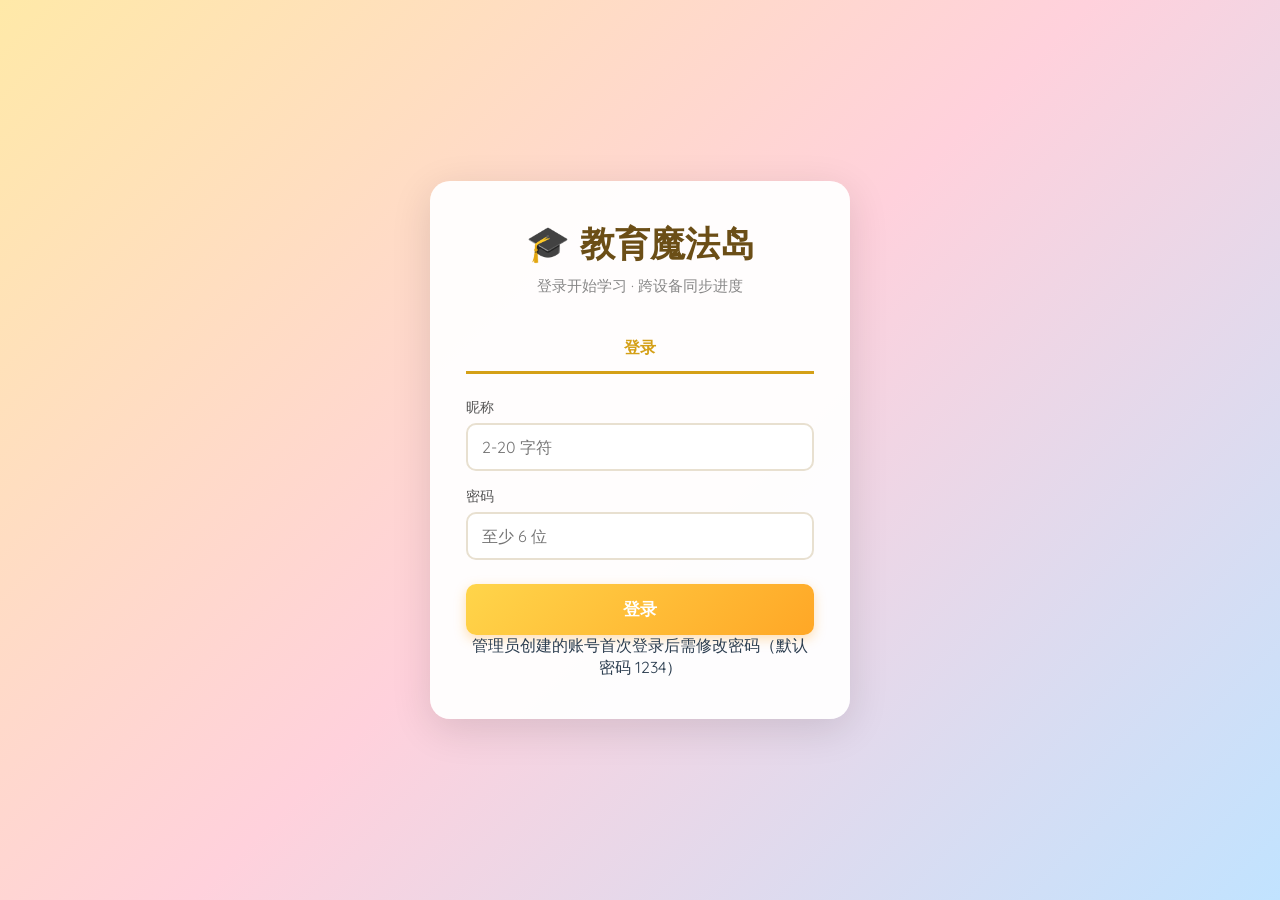
==== commit 55aa2798: "fix: 登录界面注册标签移除 + 改密弹窗显示修复（task #72） 用户报：新建用户 canday 登录时看到"未登录：缺少 Authorization Bearer token"  根因分析（" ====
--- a/game/index.html
+++ b/game/index.html
@@ -8,8 +8,8 @@
     <link rel="preconnect" href="https://fonts.googleapis.com">
     <link rel="preconnect" href="https://fonts.gstatic.com" crossorigin>
     <link href="https://fonts.googleapis.com/css2?family=Comic+Neue:wght@400;700&family=Quicksand:wght@400;600;700&display=swap" rel="stylesheet">
-    <link rel="stylesheet" href="css/style.css?v=31">
-    <link rel="stylesheet" href="css/animations.css?v=31">
+    <link rel="stylesheet" href="css/style.css?v=35">
+    <link rel="stylesheet" href="css/animations.css?v=35">
 </head>
 <body>
     <!-- 全局背景装饰（在所有界面显示） -->
@@ -327,7 +327,7 @@
             </div>
         </div>
 
-        <!-- ★ 注册/登录界面（task #36） -->
+        <!-- ★ 登录界面（注册已改为 admin-only，仅留登录） -->
         <div id="auth-screen" class="screen">
             <div class="auth-container">
                 <h1 class="auth-title">🎓 教育魔法岛</h1>
@@ -335,7 +335,6 @@
 
                 <div class="auth-tabs">
                     <button id="auth-tab-login" class="auth-tab active">登录</button>
-                    <button id="auth-tab-register" class="auth-tab">注册</button>
                 </div>
 
                 <form id="auth-form-login" class="auth-form">
@@ -352,29 +351,12 @@
                     <button type="submit" class="btn-primary auth-submit">登录</button>
                 </form>
 
-                <form id="auth-form-register" class="auth-form" hidden>
-                    <label class="auth-field">
-                        <span>昵称</span>
-                        <input id="auth-register-username" type="text" required minlength="2" maxlength="20"
-                               placeholder="2-20 字符" autocomplete="username">
-                    </label>
-                    <label class="auth-field">
-                        <span>密码</span>
-                        <input id="auth-register-password" type="password" required minlength="6"
-                               placeholder="至少 6 位" autocomplete="new-password">
-                    </label>
-                    <label class="auth-field">
-                        <span>确认密码</span>
-                        <input id="auth-register-password-confirm" type="password" required minlength="6"
-                               placeholder="再次输入密码" autocomplete="new-password">
-                    </label>
-                    <button type="submit" class="btn-primary auth-submit">注册并开始</button>
                 </form>
 
                 <div id="auth-error" class="auth-error" hidden></div>
                 <div id="auth-loading" class="auth-loading" hidden>⏳ 正在处理…</div>
 
-                <p class="auth-footer">登录后可在「玩家管理」添加多个玩家档案（家长账号下多个孩子独立进度）</p>
+                <p class="auth-footer">管理员创建的账号首次登录后需修改密码（默认密码 1234）</p>
             </div>
         </div>
 
@@ -420,19 +402,29 @@
                 </div>
             </div>
         </div>
-    </div>
-
-    <script src="lib/lottie.min.js?v=31"></script>
-    <script src="js/config.js?v=31"></script>
-    <script src="js/soundManager.js?v=31"></script>
-    <script src="js/animationPlayer.js?v=31"></script>
-    <script src="js/backgroundAnimator.js?v=31"></script>
-    <script src="js/authManager.js?v=31"></script>
-    <script src="js/usersManager.js?v=31"></script>
-    <script src="js/librariesManager.js?v=31"></script>
-    <script src="js/wordManager.js?v=31"></script>
-    <script src="js/collision.js?v=31"></script>
-    <script src="js/game.js?v=31"></script>
-    <script src="js/gamepadController.js?v=31"></script>
+
+        <!-- ★ task #72：首次登录强制改密弹窗 -->
+        <div id="password-change-modal" class="modal">
+            <div class="modal-content">
+                <h3>🔑 首次登录 — 请修改密码</h3>
+                <p class="modal-hint">管理员为您创建了账号，请设置您自己的密码（至少 4 位）</p>
+                <input type="password" id="pwd-change-current" placeholder="当前默认密码" autocomplete="current-password">
+                <input type="password" id="pwd-change-new" placeholder="新密码（至少 4 位）" autocomplete="new-password">
+                <input type="password" id="pwd-change-confirm" placeholder="确认新密码" autocomplete="new-password">
+                <div class="modal-buttons">
+                    <button id="btn-confirm-password-change" class="btn-primary">确认修改</button>
+
+    <script src="lib/lottie.min.js?v=35"></script>
+    <script src="js/config.js?v=35"></script>
+    <script src="js/soundManager.js?v=35"></script>
+    <script src="js/animationPlayer.js?v=35"></script>
+    <script src="js/backgroundAnimator.js?v=35"></script>
+    <script src="js/authManager.js?v=35"></script>
+    <script src="js/usersManager.js?v=35"></script>
+    <script src="js/librariesManager.js?v=35"></script>
+    <script src="js/wordManager.js?v=35"></script>
+    <script src="js/collision.js?v=35"></script>
+    <script src="js/game.js?v=35"></script>
+    <script src="js/gamepadController.js?v=35"></script>
 </body>
 </html>
--- a/game/css/style.css
+++ b/game/css/style.css
@@ -2101,4 +2101,57 @@
     .auth-title {
         font-size: 1.8rem;
     }
-}+}
+/* ===== ★ task #72: Admin 账号管理 ===== */
+.admin-account-item {
+    display: flex;
+    align-items: center;
+    justify-content: space-between;
+    padding: 10px 12px;
+    margin: 4px 0;
+    background: #f9f7f0;
+    border-radius: 10px;
+    border: 1px solid #e8e0c8;
+    transition: background 0.15s;
+}
+.admin-account-item:hover {
+    background: #f0e8d0;
+}
+.admin-account-name {
+    display: flex;
+    align-items: center;
+    gap: 6px;
+    font-weight: 600;
+    flex-wrap: wrap;
+}
+.admin-account-role {
+    font-size: 0.75rem;
+    padding: 1px 6px;
+    border-radius: 8px;
+    background: #e0d8c0;
+    color: #666;
+}
+.admin-account-role.admin {
+    background: #f0c040;
+    color: #5a3e00;
+    font-weight: 700;
+}
+.admin-account-pw {
+    font-size: 0.75rem;
+    color: #888;
+}
+.admin-account-num {
+    font-size: 0.75rem;
+    color: #666;
+}
+.admin-account-error {
+    padding: 8px;
+    color: #c00;
+    font-size: 0.85rem;
+}
+.admin-del-btn {
+    flex-shrink: 0;
+}
+.admin-accounts-section h3 {
+    font-size: 1rem;
+}
